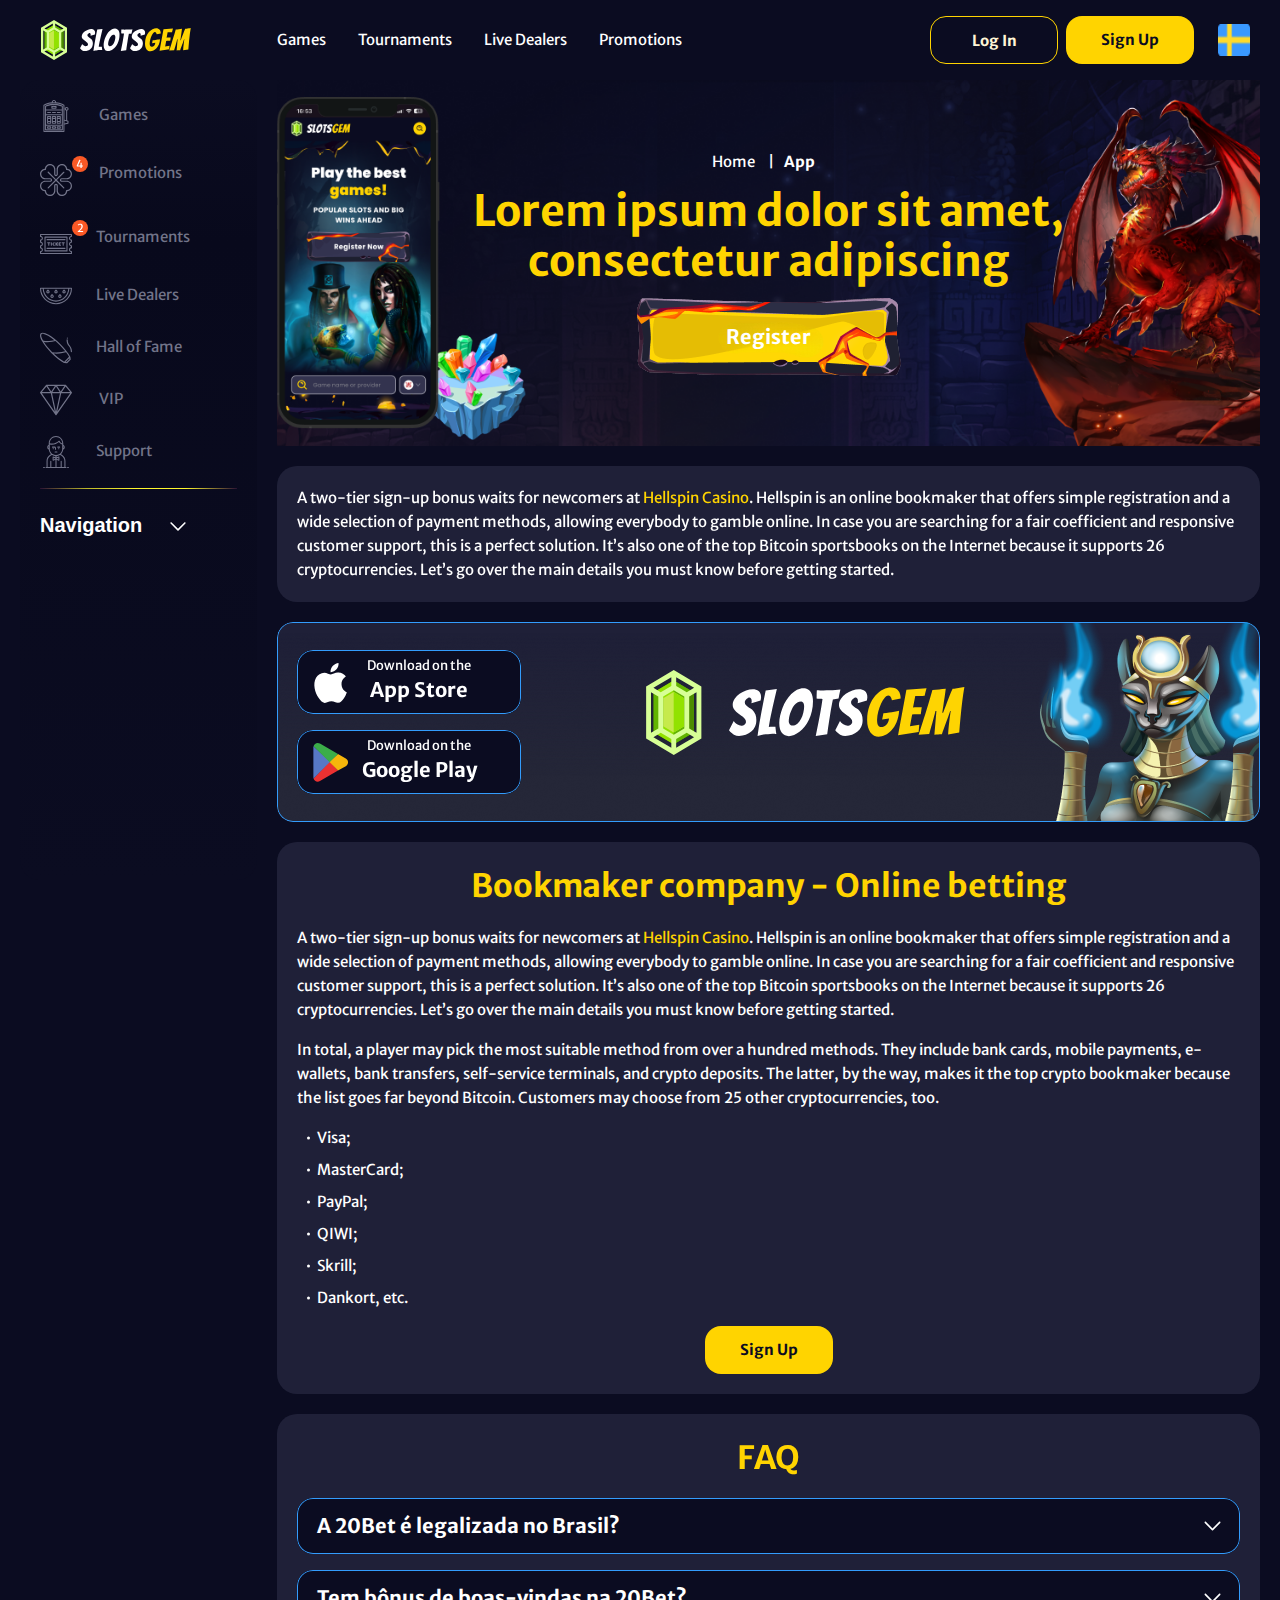
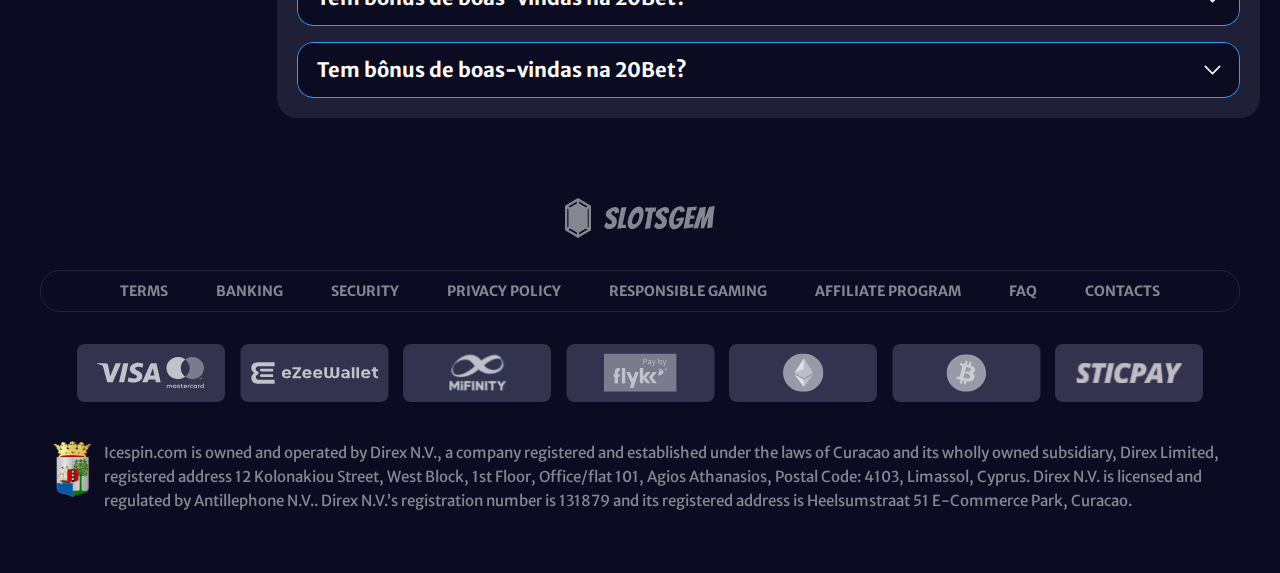
==== app.html @ 7634eeb7 "Верстка, стилизация и адаптация" ====
<!DOCTYPE html>
<html lang="se">
  <head>
    <meta charset="UTF-8" />
    <meta name="viewport" content="width=device-width, initial-scale=1.0" />
    <title>Lorem ipsum dolor sit amet, consectetur adipiscing</title>
    <meta
      name="description"
      content="Pierwszą kwestią, która przykuwa uwagę graczy, jest niesamowita prostota tego kasyna."
    />
    <meta property="og:site_name" content="Slotsgem Casino" />
    <meta
      property="og:title"
      content="Lorem ipsum dolor sit amet, consectetur adipiscing"
    />
    <meta property="og:type" content="website" />
    <meta property="og:url" content="http://slots-gem.se/" />
    <meta property="og:image" content />
    <meta property="og:image:alt" content />
    <meta property="og:locale" content="se" />
    <meta
      property="og:description"
      content="Pierwszą kwestią, która przykuwa uwagę graczy, jest niesamowita prostota tego kasyna."
    />
    <link rel="preconnect" href="https://fonts.googleapis.com" />
    <link rel="preconnect" href="https://fonts.gstatic.com" crossorigin />
    <link
      href="https://fonts.googleapis.com/css2?family=Merriweather+Sans:wght@300;400;500;600;700;800&display=swap"
      rel="stylesheet"
    />
    <link rel="stylesheet" href="./css/reset.css" />
    <link rel="stylesheet" href="./css/main.css" />
    <link rel="stylesheet" href="./css/media.css" />
    <link rel="icon" href="./images/Crystal.svg" type="image/x-icon" />
  </head>
  <body>
    <header class="header">
      <section class="content header__content">
        <a href="#" class="logo header__logo"
          ><img src="./images/logo.svg" alt="logo" title=""
        /></a>
        <button class="header__btn-menu">
          <svg
            width="16px"
            height="16px"
            viewBox="0 0 16 16"
            xmlns="http://www.w3.org/2000/svg"
          >
            <rect y="0" width="16" height="3" rx="1.5"></rect>
            <rect y="6.5" width="16" height="3" rx="1.5"></rect>
            <rect y="13" width="16" height="3" rx="1.5"></rect>
          </svg>
        </button>
        <nav class="menu header__menu">
          <ul class="header__menu-list">
            <li><a href="#">Games</a></li>
            <li><a href="#">Tournaments</a></li>
            <li><a href="#">Live dealers</a></li>
            <li><a href="#">Promotions</a></li>
          </ul>
          <div class="header__btn">
            <a
              href="#"
              class="header__button header__button-login header__btn-login"
              >Log in
            </a>
            <a
              href="#"
              class="header__button header__button-signin header__btn-signin"
              >Sign Up</a
            >
          </div>
        </nav>
        <a href="#" class="header__button header__button-login">Log in </a>
        <a href="#" class="header__button header__button-signin">Sign Up</a>

        <a class="header__country" href="#">
          <span><img src="./images/flag.png" alt="Sweden Flag" title /></span>
        </a>
      </section>
    </header>
    <main class="main">
      <aside class="sidebar-wrapper">
        <section class="content sidebar">
          <nav class="menu sidebar__menu">
            <ul>
              <li>
                <a href="#"
                  ><img src="./images/sidebar/games.svg" alt=" Games" title />
                  Games
                </a>
              </li>
              <li>
                <a href="#">
                  <img
                    src="./images/sidebar/promotions.svg"
                    alt="Promotions"
                    title
                  />
                  Promotions</a
                >
              </li>
              <li>
                <a href="#">
                  <img
                    src="./images/sidebar/tournaments.svg"
                    alt="Tournaments"
                    title
                  />Tournaments</a
                >
              </li>
              <li>
                <a href="#"
                  ><img
                    src="./images/sidebar/live.svg"
                    alt="Live Dealers"
                    title
                  />Live Dealers</a
                >
              </li>
              <li>
                <a href="#"
                  ><img
                    src="./images/sidebar/hall.svg"
                    alt="Hall of Fame"
                    title
                  />Hall of Fame</a
                >
              </li>
              <li>
                <a href="">
                  <img src="./images/sidebar/vip.svg" alt="vip" title /> VIP</a
                >
              </li>
              <li>
                <a href="">
                  <img
                    src="./images/sidebar/support.svg"
                    alt="Support"
                    title
                  />Support</a
                >
              </li>
            </ul>
          </nav>

          <button class="sidebar__links-button">Navigation</button>
          <div class="sidebar__links">
            <ul class="sidebar__links-list">
              <li><a href="#" title>Review of 22Bet</a></li>
              <li><a href="#" title>Registration</a></li>
              <li><a href="#" title>22Bet Betting Expert Reviews</a></li>
              <li><a href="#" title>Layouts and navigation</a></li>
              <li><a href="#" title>Sports betting</a></li>
              <li><a href="#" title>Sports offers</a></li>
              <li><a href="#" title>Live betting</a></li>
              <li><a href="#" title>Cash out</a></li>
              <li><a href="#" title>Live stream</a></li>
            </ul>
          </div>
        </section>
      </aside>

      <section class="content__wrapper">
        <section class="content hero hero__content">
          <div class="background hero__background hero__background-app">
            <img src="./images/app/bg-app.png" alt="hero" title />
          </div>

          <div class="hero__data">
            <ul
              class="breadcrumbs"
              itemscope
              itemtype="https://schema.org/BreadcrumbList"
            >
              <li
                itemprop="itemListElement"
                itemscope
                itemtype="https://schema.org/ListItem"
              >
                <a href="#" itemprop="item">
                  <span itemprop="name">Home</span></a
                >
                <meta itemprop="position" content="1" />
              </li>
              <li
                itemprop="itemListElement"
                itemscope
                itemtype="https://schema.org/ListItem"
              >
                <a itemprop="item"> <span itemprop="name">App</span></a>
                <meta itemprop="position" content="2" />
              </li>
            </ul>
            <h1 class="title general hero__title">
              Lorem ipsum dolor sit amet, consectetur adipiscing
            </h1>
            <a href="#" class="button-page hero__button">Register</a>
          </div>
        </section>
        <section class="content page-nav">
          <div class="page-nav-button sidebar__links-button">Navigation</div>
          <ul class="page-nav-list sidebar__links-list">
            <li><a href="#" title>Review of 22Bet</a></li>
            <li><a href="#" title>Registration</a></li>
            <li><a href="#" title>22Bet Betting Expert Reviews</a></li>
            <li><a href="#" title>Layouts and navigation</a></li>
            <li><a href="#" title>Sports betting</a></li>
            <li><a href="#" title>Sports offers</a></li>
            <li><a href="#" title>Live betting</a></li>
            <li><a href="#" title>Cash out</a></li>
            <li><a href="#" title>Live stream</a></li>
          </ul>
        </section>
        <section class="content article">
          <p>
            A two-tier sign-up bonus waits for newcomers at
            <a href="#" class="article__link">Hellspin Casino</a>. Hellspin is
            an online bookmaker that offers simple registration and a wide
            selection of payment methods, allowing everybody to gamble online.
            In case you are searching for a fair coefficient and responsive
            customer support, this is a perfect solution. It’s also one of the
            top Bitcoin sportsbooks on the Internet because it supports 26
            cryptocurrencies. Let’s go over the main details you must know
            before getting started.
          </p>
        </section>
        <section class="content banner banner__app">
          <div class="background banner__background-app">
            <img src="./images/app/banner-app.png" alt="banner" title />
          </div>
          <div class="banner banner__content-app">
            <div class="button__wrap-app">
              <a href="#" class="banner__btn banner__btn-app"
                >Download on the <span>App Store</span>
              </a>
              <a href="#" class="banner__btn banner__btn-google"
                >Download on the <span>Google Play</span></a
              >
            </div>
            <a href="#" class="logo banner__logo"
              ><img src="./images/app/banner__logo.svg" alt="logo" title=""
            /></a>
          </div>
        </section>
        <section class="content article">
          <h2 class="article__title high title">
            Bookmaker company - Online betting
          </h2>
          <p>
            A two-tier sign-up bonus waits for newcomers at
            <a href="#" class="article__link">Hellspin Casino</a>. Hellspin is
            an online bookmaker that offers simple registration and a wide
            selection of payment methods, allowing everybody to gamble online.
            In case you are searching for a fair coefficient and responsive
            customer support, this is a perfect solution. It’s also one of the
            top Bitcoin sportsbooks on the Internet because it supports 26
            cryptocurrencies. Let’s go over the main details you must know
            before getting started.
          </p>
          <p>
            In total, a player may pick the most suitable method from over a
            hundred methods. They include bank cards, mobile payments,
            e-wallets, bank transfers, self-service terminals, and crypto
            deposits. The latter, by the way, makes it the top crypto bookmaker
            because the list goes far beyond Bitcoin. Customers may choose from
            25 other cryptocurrencies, too.
          </p>
          <ul class="article__list">
            <li>Visa;</li>
            <li>MasterCard;</li>
            <li>PayPal;</li>
            <li>QIWI;</li>
            <li>Skrill;</li>
            <li>Dankort, etc.</li>
          </ul>
          <a href="#" class="header__button article__button">Sign Up</a>
        </section>
        <section class="content faq">
          <h2 class="title high faq__title">FAQ</h2>
          <ul class="faq__list" itemscope itemtype="https://schema.org/FAQPage">
            <li
              class="faq__item"
              itemscope
              itemprop="mainEntity"
              itemtype="https://schema.org/Question"
            >
              <h3
                class="title medium faq__subtitle js-button-expander"
                itemprop="name"
              >
                A 20Bet é legalizada no Brasil?
              </h3>
              <div
                class="faq__answer js-expand-content"
                itemscope
                itemprop="acceptedAnswer"
                itemtype="https://schema.org/Answer"
              >
                <p itemprop="text">
                  Sim, disponível para sistemas operacionais iOS e Android.
                </p>
              </div>
            </li>
            <li
              class="faq__item"
              itemscope
              itemprop="mainEntity"
              itemtype="https://schema.org/Question"
            >
              <h3
                class="title medium faq__subtitle js-button-expander"
                itemprop="name"
              >
                Tem bônus de boas-vindas na 20Bet?
              </h3>
              <div
                class="faq__answer js-expand-content"
                itemscope
                itemprop="acceptedAnswer"
                itemtype="https://schema.org/Answer"
              >
                <p itemprop="text">
                  Sim, disponível para sistemas operacionais iOS e Android.
                </p>
              </div>
            </li>
            <li
              class="faq__item"
              itemscope
              itemprop="mainEntity"
              itemtype="https://schema.org/Question"
            >
              <h3
                class="title medium faq__subtitle js-button-expander"
                itemprop="name"
              >
                Tem bônus de boas-vindas na 20Bet?
              </h3>
              <div
                class="faq__answer js-expand-content"
                itemscope
                itemprop="acceptedAnswer"
                itemtype="https://schema.org/Answer"
              >
                <p itemprop="text">
                  Sim, disponível para sistemas operacionais iOS e Android.
                </p>
              </div>
            </li>
          </ul>
        </section>
      </section>
    </main>
    <footer class="footer">
      <section class="content footer__content">
        <a href="#" class="logo footer__logo"
          ><img src="./images/footer-logo.svg" alt="logo" title
        /></a>
        <ul class="footer__menu">
          <li><a href="#">TERMS</a></li>
          <li><a href="#">BANKING</a></li>
          <li><a href="#">SECURITY</a></li>
          <li><a href="#">PRIVACY POLICY</a></li>
          <li><a href="#">RESPONSIBLE GAMING</a></li>
          <li><a href="#">AFFILIATE PROGRAM</a></li>
          <li><a href="#">FAQ</a></li>
          <li><a href="#">CONTACTS</a></li>
        </ul>
        <ul class="footer__cards">
          <li>
            <a href="#"><img src="./images/visa.svg" alt="cards" title /></a>
          </li>
          <li>
            <a href="#"><img src="./images/ezee.svg" alt="cards" title /></a>
          </li>
          <li>
            <a href="#"
              ><img src="./images/mifinity.svg" alt="cards" title
            /></a>
          </li>
          <li>
            <a href="#"><img src="./images/flyk.svg" alt="cards" title /></a>
          </li>
          <li>
            <a href="#"><img src="./images/Frame.svg" alt="cards" title /></a>
          </li>
          <li>
            <a href="#"><img src="./images/bitcoin.svg" alt="cards" title /></a>
          </li>
          <li>
            <a href="#"><img src="./images/sticpay.svg" alt="cards" title /></a>
          </li>
        </ul>
        <div class="footer__wrap">
          <img src="./images/footer-frame.svg" alt="logo" title />
          <p>
            Icespin.com is owned and operated by Direx N.V., a company
            registered and established under the laws of Curacao and its wholly
            owned subsidiary, Direx Limited, registered address 12 Kolonakiou
            Street, West Block, 1st Floor, Office/flat 101, Agios Athanasios,
            Postal Code: 4103, Limassol, Cyprus. Direx N.V. is licensed and
            regulated by Antillephone N.V.. Direx N.V.’s registration number is
            131879 and its registered address is Heelsumstraat 51 E-Commerce
            Park, Curacao.
          </p>
        </div>
      </section>
    </footer>
    <script src="./js/sidebar.js" defer></script>
    <script src="./js/expander.js" defer></script>
    <script src="./js/mobile-menu.js" defer></script>
  </body>
</html>
---- css/main.css ----
html {
  scroll-behavior: smooth;
}

body {
  display: block;
  position: relative;
  width: 100%;
  background: #0b0c21;
  font-family: "Merriweather Sans", serif;
  font-size: 15px;
  font-weight: 400;
  line-height: 24px;
  text-align: left;
  color: #ffffff;
  overflow-x: hidden;
}

.content {
  display: block;
  position: relative;
  width: 100%;
  max-width: 1163px;
  overflow: hidden;
  border-radius: 20px;
  background: #1f2038;
  padding: 20px;
  margin: 0 auto 20px auto;
}

h1,
h2,
h3,
h4,
.title {
  display: block;
  position: relative;
  font-size: 43px;
  font-weight: 700;
  line-height: 50px;
  text-align: center;
  color: #ffd400;
}

h2,
.title.high {
  display: flex;
  justify-content: center;
  align-items: center;
  font-size: 32px;
  line-height: 48px;
  font-weight: 700;
  text-align: center;
  margin-bottom: 16px;
}

h3,
title.medium {
  font-size: 20px;
  font-weight: 700;
  line-height: 32px;
  text-align: left;
  color: #ffffff;
}
h4,
title.mini {
  font-size: 28px;
  font-weight: 700;
  line-height: 32px;
  text-align: center;
  color: #ffd400;
}

article > *,
.article > *,
.desk > * {
  margin-top: 16px;
}

article > *:first-child,
.article > *:first-child,
.desk > *:first-child {
  margin-top: 0 !important;
}

article > h2,
.article > h2,
.desk > h2 {
  margin-top: 32px;
}

article > h3,
.article > h3,
.desk > h3 {
  margin-top: 16px;
}
article > h4,
.article > h4,
.desk > h4 {
  margin-top: 16px;
}

.button,
.button-page {
  position: relative;
  width: 264px;
  height: 78px;
  background: url(../images/button-register.svg) no-repeat center center /
    contain;
  overflow: hidden;
  font-size: 20px;
  font-weight: 700;
  line-height: 24px;
  text-align: center;
  text-decoration: none;
  text-transform: capitalize;
  color: #ffffff;
  white-space: nowrap;
  cursor: pointer;
  margin: 0 auto;
  transition: all 0.5s;
}

.button-page {
  background: url(../images/button-page.png) no-repeat center center / contain;
}
a.button,
a.button-page {
  display: flex;
  justify-content: center;
  align-items: center;
}

.button:hover,
a.button-page:hover {
  transform: scale(1.1);
}

.header__button {
  position: relative;
  min-width: 128px;
  height: 48px;
  font-size: 15px;
  font-weight: 700;
  line-height: 24px;
  text-align: center;
  text-decoration: none;
  text-transform: capitalize;
  border-radius: 16px;
  white-space: nowrap;
  cursor: pointer;
  padding: 12px 24px;
  margin: 0 auto;
  transition: all 0.5s;
}

.header__button-signin,
.article__button,
.ratings__button,
.banner__button {
  background: #ffd400;
  color: #0b0c21;
  margin-right: 24px;
  margin-left: 0;
}

.header__button-signin:hover,
.article__button:hover,
.ratings__button:hover,
.banner__button:hover {
  background: none;
  border: 1px solid #ffd400;
  color: #fff5d6;
}

.header__button-login {
  background: none;
  border: 1px solid #ffd400;
  color: #fff5d6;
  margin-left: auto;
  margin-right: 8px;
}

.header__button-login:hover {
  background: #ffd400;
  color: #0b0c21;
}

.header,
.main,
.footer {
  display: flex;
  position: relative;
  justify-content: space-between;
  align-items: center;
  width: 100%;
  max-width: 1440px;
  padding: 20px;
  margin: 0 auto;
}

.background,
.hero__background {
  display: block;
  position: absolute;
  bottom: 0;
  left: 0;
  height: 100%;
  width: 100%;
  overflow: hidden;
}

.background img,
.hero__background img {
  position: relative;
  display: block;
  width: 100%;
  height: 100%;
  object-fit: cover;
}
.images img {
  border-radius: 16px;
  width: 100%;
  height: 100%;
  overflow: hidden;
}

/* -------------------HEADER---------------- */

.header {
  position: fixed;
  top: 0;
  left: 0;
  right: 0;
  background: #0b0c21;
  padding: 0;
  z-index: 100;
}

.header__content {
  display: flex;
  align-items: center;
  flex-direction: row;
  max-width: 1440px;
  max-height: 80px;
  border-radius: 0;
  background: #0b0c21;
  padding: 20px;
  margin-bottom: 0;
}

.logo {
  display: block;
  position: relative;
  flex: 0 0 152px;
  margin-right: 85px;
  padding: 20px 0;
  transition: all 0.5s;
}

.header__logo {
  margin-left: 20px;
}

.logo:hover {
  transform: scale(1.2);
}

.logo img {
  display: block;
  position: relative;
  width: auto;
  max-height: 40px;
}

.header__menu {
  display: flex;
  white-space: nowrap;
  max-height: calc(100vh - 80px);
  overflow-y: auto;
}

.header__menu-list {
  display: flex;
  flex: 1 1 auto;
  flex-direction: row;
  justify-content: center;
  align-items: center;
  white-space: nowrap;
  gap: 32px;
}

.header__menu-list li {
  display: block;
  text-align: left;
  text-transform: capitalize;
  transition: all 0.5s;
}

.header__menu-list li a {
  display: block;
  color: #ffffff;
  padding: 20px 0;
}

.header__menu li a:hover {
  color: #ffd400;
}
.header__country {
  margin-right: 10px;
}

.header__country span {
  display: inline-block;
}

.header__country img {
  width: 32px;
  height: 32px;
  vertical-align: middle;
}

.header__btn {
  display: none;
}
/* -------------- header__btn-menu-----------*/

.header__btn-menu {
  display: block;
  flex: 0 1 auto;
  min-width: 0;
  background: #0b0c21;
  border: 1px solid #ffd400;
  padding: 12px;
  order: 3;
  transition: all 0.5s;
}

svg {
  position: relative;
  fill: #ffd400;
  line-height: 1;
  vertical-align: 1;
}

.header__btn-menu {
  display: none;
}

/* -------------main------------- */
.main {
  padding-top: 80px;
  padding-bottom: 0;
}

.content__wrapper {
  display: block;
  position: relative;
  flex: 1 1 100%;
  margin-left: 20px;
}

/* -------------sidebar--------- */

.sidebar-wrapper {
  display: block;
  position: relative;
  align-self: stretch;
  flex: 0 0 237px;
}
.sidebar {
  position: sticky;
  top: 80px;
  bottom: 20px;
  background: linear-gradient(180deg, #0b0c21 0%, #08091c 20.16%, #0b0c21 100%);
  padding: 20px;
  overflow: auto;
  height: calc(100vh - 100px);
}

.sidebar::-webkit-scrollbar {
  display: none;
}

.sidebar__menu ul li a {
  display: block;
  position: relative;
  color: #727489;
  transition: all 0.5s;
}

.sidebar__menu ul li a:hover {
  color: #ffd400;
}
.sidebar__menu ul li + li {
  margin-top: 20px;
}
.sidebar__menu li a img {
  min-width: 32px;
  min-height: 32px;
  margin: auto;
  margin-right: 24px;
  vertical-align: middle;
}

.sidebar__menu li:nth-child(2) a img,
.sidebar__menu li:nth-child(3) a img {
  margin-right: 8px;
}

.sidebar__menu ul::after {
  content: "";
  display: block;
  position: relative;
  height: 1px;
  width: 100%;

  background: linear-gradient(
    90deg,
    #2b1234 0%,
    rgba(255, 247, 46, 0.733333) 24.02%,
    #fff72e 48.91%,
    #fff72e 73.97%,
    #2b1234 100%,
    #292526 100%
  );
  margin: 20px 0;
}

.sidebar__links-button {
  position: relative;
  font-size: 20px;
  font-weight: 700;
  color: #ffffff;
  text-align: left;
  line-height: 32px;
  background: none;
  white-space: normal;
  padding-right: 48px;
  margin-bottom: 10px;
  transition: all 0.5s;
}

.sidebar__links-button::after {
  content: "";
  display: block;
  position: absolute;
  right: 0;
  top: 5px;
  width: 24px;
  height: 24px;
  background: url(../images/ArrowDown-fag.svg) no-repeat center center / contain;
  transition: all 0.5s;
}

.sidebar__links-button.active::after {
  background: url(../images/ArrowDown-fag.svg) no-repeat center center / contain;
  transition: all 0.5s;
  transform: rotate(180deg);
}

.sidebar__links-list li a {
  display: block;
  color: #727489;
  transition: all 0.5s;
  text-decoration: underline;
}

.sidebar__links-list.active {
  display: block;
}

.sidebar__links-list li a:hover {
  color: #ffd400;
}

.sidebar__links-list li + li {
  padding-top: 12px;
}

.page-nav-button {
  margin-bottom: 0;
  cursor: pointer;
}

.sidebar__links-list,
.page-nav-list {
  overflow: hidden;
  max-height: 0;
  transition: max-height 0.5s ease;
}

.sidebar__links-list.active,
.page-nav-list.active {
  display: block;
  max-height: 1000px;
}

.page-nav-list.active {
  margin-top: 20px;
}

.page-nav {
  display: none;
}

/* -----------hero------ */

.hero {
  padding: 0;
  border-radius: 0;
  padding: 70px 246px;
  height: 430px;
  height: 100%;
}

.hero__data {
  display: flex;
  flex-direction: column;
  justify-content: center;
  align-items: center;
  position: relative;
  max-width: 690px;
}

.hero__title {
  text-align: center;
  margin-bottom: 12px;
}

.hero__rating {
  display: flex;
  align-items: center;
  margin-bottom: 12px;
}

.hero__rating p {
  margin-right: 16px;
}
.hero__rating span {
  display: flex;
  align-items: center;
  gap: 4px;
}

.hero__rating span:nth-child(1) {
  font-weight: 700;
  font-size: 20px;
  line-height: 32px;
}

.hero__text {
  margin-bottom: 32px;
  text-align: center;
}

/* -------------article--------------- */

.article .article__subtitle {
  justify-content: start;
  font-size: 20px;
  line-height: 32px;
  color: #ffffff;
  padding: 0;
  margin: 16px 0 0 0;
}

.article__button,
.ratings__button {
  display: block;
  width: 128px;
  margin-top: 16px;
  margin-right: auto;
  margin-left: auto;
}

.article ul li {
  position: relative;
  padding-left: 20px;
}

.article ul li::before {
  content: "";
  position: absolute;
  display: block;
  width: 3px;
  height: 3px;
  border-radius: 50%;
  top: 50%;
  transform: translateY(-50%);
  left: 10px;
  background: #ffffff;
}

/* ---------features---------------- */
.features {
  display: flex;
  width: 100%;
  margin-bottom: 20px;
}

.features__wrapp {
  position: relative;
  display: flex;
  overflow: hidden;
  margin-left: 20px;
}

.features__banner {
  position: relative;
  top: 0;
  left: 0;
  align-items: center;
  flex-direction: column;
}

.features-banner__background {
  position: relative;
  height: 100%;
}

.features-banner__background img {
  width: 100%;
  height: 100%;
  border-radius: 12px;
  background-size: cover;
  background-position: center;
  object-fit: cover;
}

.features-banner__data {
  display: flex;
  position: absolute;
  justify-content: center;
  align-items: center;
  flex-direction: column;
  top: 50%;
  left: 50%;
  max-width: 453px;
  max-height: 294px;
  text-align: center;
  transform: translate(-50%, -50%);
  border-radius: 16px;
  padding: 40px 38.5px;
}

.features-banner__background::before,
.banner__content::before,
.banner__app::before,
.banner__btn::before,
.faq__subtitle::before {
  content: "";
  position: absolute;
  top: 0;
  left: 0;
  right: 0;
  bottom: 0;
  border-radius: 16px;
  padding: 1px;
  background: linear-gradient(100deg, #339cfc 100%, #ffffff 15%);
  -webkit-mask: linear-gradient(#fff 0 0) content-box, linear-gradient(#fff 0 0);
  -webkit-mask-composite: destination-out;
  mask-composite: exclude;
  z-index: 1;
}
.features-banner__background::before {
  padding: 2px;
}

.features__table tr:nth-child(odd) {
  border: 1px solid #339cfc80;
}

.features-banner__title {
  font-size: 32px;
  font-weight: 700;
  line-height: 48px;
  margin-bottom: 40px;
  color: #ffd400;
  white-space: nowrap;
}

.features-banner__title span {
  font-size: 20px;
  font-weight: 700;
  line-height: 32px;
  color: #ffffff;
  margin-bottom: 40px;
}

.features-banner__button {
  margin-left: 0;
  margin-right: 0;
}

.content__wrapp {
  width: calc(50% - 10px);
  background: #1f2038;
  border-radius: 16px;
  padding: 20px;
}

.features__item {
  margin-top: 20px;
}

.features__list li,
.rating__table tr {
  display: flex;
  flex-direction: row;
  position: relative;
  border-radius: 16px;
  padding: 12px 20px;
}

.features__table td:nth-child(1) {
  font-weight: 700;
}

.features__table::after {
  width: 103.5px;
  height: 1px;
  content: "";
  display: block;
  position: relative;
  left: 50%;
  transform: translateX(-50%);
  margin: 20px 0;
  background: linear-gradient(
    90deg,
    #2b1234 0%,
    rgba(255, 247, 46, 0.733333) 24.02%,
    #fff72e 48.91%,
    #fff72e 73.97%,
    #2b1234 100%,
    #292526 100%
  );
}

.features__list li + li,
.rating__table tr + tr {
  margin-top: 8px;
}
.features__list li::before {
  content: "";
  display: block;
  position: relative;
  width: 22px;
  height: 24px;
  background: url(../images/main/huge.svg) no-repeat center center/contain;
  vertical-align: middle;
  margin-right: 20px;
}

.features__list li:nth-child(2):before {
  background: url(../images/main/wide.svg) no-repeat center center/contain;
}
.features__list li:nth-child(3):before {
  background: url(../images/main/casino.svg) no-repeat center center/contain;
}
.features__list li:nth-child(4):before {
  background: url(../images/main/generous.svg) no-repeat center center/contain;
}
.features__list li:nth-child(5):before {
  background: url(../images/main/mobile.svg) no-repeat center center/contain;
}
.features__list li:nth-child(4):before {
  background: url(../images/main/largest.svg) no-repeat center center/contain;
}

.features__list li:nth-child(odd),
.features__table tr:nth-child(odd),
.rating__table tr:nth-child(even) {
  background: none;
  overflow: hidden;
}
.features__list li:nth-child(odd)::after,
.rating__table tr:nth-child(even)::after {
  content: "";
  position: absolute;
  top: 0;
  left: 0;
  right: 0;
  bottom: 0;
  padding: 1px;
  border-radius: 16px;
  background: linear-gradient(
    180deg,
    #339cfc 0%,
    rgba(255, 255, 255, 0.15) 100%
  );
  -webkit-mask: linear-gradient(#fff 0 0) content-box, linear-gradient(#fff 0 0);
  mask: linear-gradient(#fff 0 0) content-box, linear-gradient(#fff 0 0);
  -webkit-mask-composite: destination-out;
}

.features__list li:nth-child(even),
.features__table tr:nth-child(even),
.rating__table tr:nth-child(odd) {
  position: relative;
  background: #0b1847;
  overflow: hidden;
}

.features__list li:nth-child(even)::after,
.features__table tr:nth-child(even)::after,
.rating__table tr:nth-child(odd)::after {
  content: "";
  position: absolute;
  top: 0;
  left: 0;
  right: 0;
  bottom: 0;
  padding: 1px;
  border-radius: 16px;
  background: linear-gradient(
    180deg,
    #339cfc 0%,
    rgba(255, 255, 255, 0.15) 100%
  );
  -webkit-mask: linear-gradient(#fff 0 0) content-box, linear-gradient(#fff 0 0);
  mask: linear-gradient(#fff 0 0) content-box, linear-gradient(#fff 0 0);
  -webkit-mask-composite: destination-out;
}

.features__table table {
  width: 100%;
}

.features__table tr {
  display: flex;
  align-items: center;
  border-radius: 16px;
  padding: 12px 20px;
  margin-top: 8px;
  overflow: hidden;
}

.features__table tr:first-child {
  margin-top: 0;
}
.features__table td {
  width: 50%;
  white-space: nowrap;
}
/* ------------ratings------------------- */
.ratings__wrap {
  display: flex;
}

.rating__table {
  display: flex;
  gap: 20px;
}

.rating__table table {
  width: 50%;
}

.rating__table table {
  display: flex;
}

.rating__table tbody {
  width: 100%;
}

.ratings__button {
  margin-top: 16px;
}

.rating__table tr {
  display: flex;
  justify-content: space-between;
  align-items: center;
  white-space: nowrap;
}

.table tr td:nth-child(1) {
  flex: 0 0 143px;
}
.table tr td:nth-child(3) {
  flex: 0 1 40px;
}
.table tr td:nth-child(2) {
  display: flex;
}

.ratings {
  padding: 20px;
}
/* --------faq------------- */

.faq__subtitle {
  position: relative;
  font-weight: 700;
  font-size: 20px;
  line-height: 32px;
  text-align: left;
  background: #0b0c21;
  border-radius: 16px;
  color: #ffffff;
  cursor: pointer;
  padding: 12px 60px 12px 20px;
}

.faq__list li + li {
  margin-top: 16px;
}

.faq__subtitle::after {
  content: "";
  display: block;
  position: absolute;
  top: 50%;
  transform: translateY(-50%);
  right: 16px;
  width: 24px;
  height: 24px;
  background: url(../images/ArrowDown-fag.svg);
  transition: all 0.5s;
}

.faq__subtitle.active::after {
  background: url(../images/ArrowUp-fag.svg);
  transition: all 0.5s;
}

.faq__subtitle.active {
  background: #ffd400;
  color: #0b0c21;
  transition: all 0.5s;
}

.faq__subtitle.active::before {
  display: none;
}

.faq__answer {
  padding: 16px 20px 0 20px;
}

.js-expand-content {
  display: none;
  overflow: hidden;
  transition: max-height 0.3s ease;
}
/* ---------main__arrow------ */
.main__arrow {
  display: block;
  position: fixed;
  width: 42px;
  height: 42px;
  right: 20px;
  bottom: 20px;
  background: url(../images/ArrowUp.svg) no-repeat center center / contain;
  z-index: 100;
}

/* -------footer------------ */
.footer {
  margin-top: 20px;
}

.footer__content {
  display: flex;
  flex-direction: column;
  align-items: center;
  background: none;
  max-width: 1440px;
  gap: 32px;
}

.footer__logo {
  display: flex;
  max-height: 40px;
  padding: 0;
  margin: 0 auto;
  flex: 0;
}

.footer__logo img {
  display: block;
}
.footer__menu {
  display: flex;
  flex-wrap: wrap;
  gap: 16px;
  align-items: center;
  align-content: center;
  justify-content: center;
  border-radius: 20px;
  border: 1px solid #ffffff1a;
  padding: 4px 32px;
}

.footer__menu li a {
  display: block;
  font-size: 14px;
  font-weight: 700;
  color: #ffffff80;
  padding: 4px 16px;
  transition: all 0.5s ease;
}

.footer__menu li a:hover {
  border-radius: 20px;
  background: #ffd400;
  color: #13151b;
  padding: 4px 16px;
}

.footer__cards {
  display: flex;
  flex-wrap: wrap;
  justify-content: center;
  gap: 14.5px;
}
.footer__cards li a {
  display: block;
}

.footer__cards li {
  transition: all 0.5s;
}

.footer__cards li:hover {
  transform: scale(1.1);
}

.footer__cards img {
  width: 100%;
  height: auto;
}

.footer__wrap {
  display: flex;
  justify-content: space-between;
  align-items: flex-start;
}
.footer__wrap img {
  display: block;
  width: 64px;
  height: 56px;
}

.footer__wrap p {
  color: #ffffff80;
}

/* --------------bonus-page--------------- */
.breadcrumbs {
  display: flex;
  text-align: center;
  justify-content: center;
  margin-bottom: 12px;
  white-space: nowrap;
}

.breadcrumbs li:not(:last-child) a {
  padding-left: 0;
}

.breadcrumbs li a {
  font-weight: 400;
  color: #ffffff;
  padding: 10px;
}

.breadcrumbs li:first-child a:hover {
  color: #ffd400;
}

.breadcrumbs li:last-child a {
  font-weight: 700;
}

.breadcrumbs > li:not(:last-child):after {
  content: "|";
  position: relative;
}

.hero__title-bonus {
  margin-bottom: 32px;
}

.article__link {
  color: #ffd400;
}

.banner__bonus {
  display: flex;
  gap: 20px;
  background: none;
  flex-direction: row;
  flex-wrap: wrap;
  padding: 0;
}

.banner__bonus,
.banner__app {
  position: relative;
  border-radius: 16px;
}

.banner__data-bonus {
  position: relative;
  display: flex;
  flex-direction: column;
  align-items: center;
  margin-top: 32px;
}

.banner__background {
  display: block;
  position: absolute;
  top: 0;
}

.banner__background img {
  display: block;
}

.banner .banner__title {
  color: #ffd400;
  margin-bottom: 0;
}

.banner__button {
  width: 140px;
  margin-top: 32px;
  margin-right: 0;
}

.article__list li + li {
  margin-top: 8px;
}

.banner__content {
  position: relative;
  display: flex;
  flex-direction: column;
  justify-content: flex-end;
  height: 514px;
  align-items: center;
  flex: 0 0 calc(50% - 10px);
  background: #1f2038;
  padding: 32px 20px;
  overflow: hidden;
  border-radius: 16px;
}

/* --------------------app-page------------- */
.banner__app {
  display: flex;
  align-items: center;
  min-height: 200px;
  padding: 20px;
}
.banner__logo {
  width: 323px;
  flex: 0 0 323px;
  margin-left: 123px;
  margin-right: 0;
}

.banner__logo img {
  max-height: 85px;
}

.banner__content-app {
  display: flex;
}
.banner__btn {
  display: flex;
  flex-direction: column;
  position: relative;
  min-width: 224px;
  height: 64px;
  font-size: 13px;
  font-weight: 400;
  line-height: 16px;
  text-align: center;
  text-decoration: none;
  border-radius: 16px;
  background: #0b0c21;
  color: #ffffff;
  white-space: nowrap;
  cursor: pointer;
  padding: 8px 16px 8px 36px;
  margin: 0 auto;
  transition: all 0.3s ease;
  overflow: hidden;
}

.banner__btn:hover {
  background: #ffd400;
}

.banner__btn span {
  font-size: 20px;
  font-weight: 700;
  line-height: 32px;
}

.button__wrap-app {
  display: flex;
  flex-direction: column;
  gap: 16px;
}

.banner__btn-app::after,
.banner__btn-google::after {
  content: "";
  position: absolute;
  left: 10px;
  top: 50%;
  transform: translateY(-50%);
  width: 48px;
  height: 48px;
  background: url(../images/app/App.svg) no-repeat center center / contain;
}

.banner__btn-google::after {
  background: url(../images/app/Google.svg) no-repeat center center / contain;
}
---- css/media.css ----
@media screen and (max-width: 1386px) {
  .ratings__button {
    margin-top: 16px;
  }
}

@media screen and (max-width: 1379px) {
  .hero {
    padding: 70px 150px;
  }
}

@media screen and (max-width: 1338px) {
  .hero__background img {
    object-position: 95%;
    object-position: 100%;
  }
}

@media screen and (max-width: 1292px) {
  .features {
    flex-direction: column;
  }

  .content__wrapp {
    width: 100%;
    margin-bottom: 20px;
  }
  .features__wrapp {
    margin-left: 0;
    border-radius: 16px;
  }

  .features-banner__background {
    width: 100%;
    max-height: 571px;
  }

  .rating__table {
    flex-direction: column;
    gap: 8px;
  }

  .rating__table table {
    width: 100%;
  }
}

@media screen and (max-width: 1233px) {
  .hero__data {
    background: rgba(0, 0, 0, 0.5);
    border-radius: 8px;
    border: 1px solid #ffd400;
    padding: 10px;
  }

  .hero {
    padding: 60px 20px;
  }
}

@media screen and (max-width: 1183px) {
  .ratings__wrap {
    flex-direction: column;
    align-items: center;
  }
  .rating__table,
  .ratings__img {
    width: 100%;
  }
  .ratings__img img {
    top: 0;
    margin-left: auto;
    margin-right: auto;
  }
}

@media screen and (max-width: 1053px) {
  /* -------------------------- */
  .header__menu {
    display: none;
  }
  .header__btn-menu {
    display: block;
    background: #0b0c21;
    border: 1px solid #ffd400;

    border-radius: 8px;
  }
  .header__btn-menu.active {
    background: #0b0c21;
  }

  .header__btn-menu svg {
    display: block;
    margin: 0;
  }
  .header__btn-menu svg rect {
    transform-origin: 50% 50%;
    transition: all 0.5s;
  }

  .header__btn-menu.active svg rect:nth-child(1) {
    x: -2px;
    y: 6px;
    width: 20px;
    transform: rotate(225deg);
  }

  .header__btn-menu.active svg rect:nth-child(3) {
    opacity: 0;
  }

  .header__btn-menu.active svg rect:nth-child(2) {
    x: -2px;
    y: 6px;
    width: 20px;
    transform: rotate(135deg);
  }

  .header__menu {
    display: none;
    position: fixed;
    top: 67px;
    left: 0;
    width: 100%;
    height: 0;
    overflow: hidden;
    background: #0b0c21;
    text-align: center;
    opacity: 0;
    padding: 20px 50px;
    transition: height 0.5s ease, opacity 0.5s ease;
    z-index: 100;
    overflow-y: auto;
  }

  .header__menu.active {
    display: block;
    height: 100vh;
    opacity: 1;
  }
  .header {
    z-index: 101;
  }
  .header__menu ul {
    display: flex;
    flex-direction: column;
    justify-content: center;
    text-align: center;
    margin-bottom: 16px;
  }
  .header__menu ul li {
    font-size: 14px;
    white-space: nowrap;
  }

  .header__menu-list li + li {
    margin-left: 0;
  }

  .header__menu ul li + li {
    margin-top: 10px;
  }
  .menu ul {
    gap: 5px;
  }

  .menu ul li:not(:last-child) {
    margin-right: 0;
  }

  .menu ul li a {
    padding-top: 5px;
    padding-bottom: 5px;
  }

  .header__btn {
    display: inline-block;
  }

  .header__btn a.header__btn-login,
  .header__btn a.header__btn-signin {
    display: block;
    min-width: 220px;
    margin-right: 0;
    padding-left: 20px;
    padding-right: 20px;
  }
  .header__btn a.header__btn-signin {
    margin-top: 16px;
  }

  /* ----------------------- */
}

@media screen and (max-width: 1017px) {
  .sidebar {
    display: none;
  }
  .page-nav {
    display: block;
  }
  .main {
    display: block;
  }
  .content__wrapper {
    margin-left: 0;
  }
  .header__logo {
    margin-right: auto;
  }
}
@media screen and (max-width: 723px) {
  .hero {
    padding: 40px 20px;
  }
}

@media screen and (max-width: 691px) {
  .hero {
    padding: 20px;
  }
}

@media screen and (max-width: 595px) {
  .header__button-login {
    display: none;
  }
  .hero__background img {
    object-position: 1%;
  }
}

@media screen and (max-width: 577px) {
  .table tr td:nth-child(3) {
    display: none;
  }

  .table tr td:nth-child(2) img {
    width: 20px;
    height: 20px;
  }

  .footer__cards li {
    flex: 1 1 calc(33.333% - 16px);
    max-width: calc(33.333% - 16px);
  }
}

@media screen and (max-width: 536px) {
  .features-banner__data {
    max-width: 400px;
  }

  .features-banner__title {
    font-size: 28px;
    line-height: 40px;
  }

  .features-banner__title span {
    font-size: 18px;
  }
  .features__table td:nth-child(1) {
    width: 45%;
  }
  .features__table td:nth-child(2) {
    width: 55%;
  }
}

@media screen and (max-width: 518px) {
  .footer__menu {
    gap: 10px;
    padding: 10px;
  }
}

@media screen and (max-width: 478px) {
  .features-banner__data {
    max-width: 350px;
    padding: 16px;
  }

  .features-banner__title {
    font-size: 22px;
    line-height: 32px;
  }

  .features-banner__title span {
    font-size: 14px;
  }

  .features__button {
    width: 220px;
  }

  .footer__wrap {
    flex-direction: column;
    align-items: center;
  }

  .footer__wrap img {
    margin-bottom: 16px;
  }

  .footer__wrap p {
    text-align: center;
  }

  .footer__cards li {
    flex: 1 1 calc(50% - 16px);
    max-width: calc(50% - 16px);
  }
}

@media screen and (max-width: 463px) {
  .header__button-signin {
    display: none;
  }

  .features__table td:nth-child(1) {
    font-weight: 400;
    font-size: 13px;
    width: 50%;
  }
  .features__table td:nth-child(2) {
    width: 50%;
    font-size: 12px;
  }
}

@media screen and (max-width: 457px) {
  .table tr td:nth-child(2) img {
    width: 18px;
    height: 18px;
  }

  .faq__subtitle::after {
    top: 12px;
    transform: none;
  }

  .faq__subtitle {
    font-size: 18px;
  }
}

@media screen and (max-width: 455px) {
  .table tr td:nth-child(2) img {
    width: 16px;
    height: 16px;
  }

  .hero__title {
    font-size: 36px;
    line-height: 40px;
  }

  .hero__button {
    width: 220px;
  }

  .hero__text {
    margin-bottom: 16px;
  }

  h2,
  .title.high {
    font-size: 28px;
    line-height: 40px;
  }
}

@media screen and (max-width: 414px) {
  .table tr td:nth-child(2) img {
    display: none;
  }

  .table tr td:nth-child(3) {
    display: block;
  }

  .features__table td:nth-child(1) {
    font-size: 12px;
  }
  .features__table td:nth-child(2) {
    font-size: 11px;
    padding-left: 5px;
  }
  .features__table td {
    white-space: normal;
  }
}

@media screen and (max-width: 391px) {
  .hero__title {
    font-size: 32px;
  }

  .hero__data {
    padding: 10px;
  }
}

@media screen and (max-width: 376px) {
  .features-banner__title {
    font-size: 18px;
    line-height: 24px;
  }

  .features-banner__title span {
    font-size: 12px;
  }

  .features__button {
    width: 200px;
  }
}
/* ------------page bonus------------- */

@media screen and (max-width: 1149px) {
  .banner__content {
    height: 530px;
  }

  .banner .banner__title {
    white-space: nowrap;
  }
}

@media screen and (max-width: 1120px) {
  .banner__content {
    flex: 0 0 100%;
  }
}

@media screen and (max-width: 1017px) {
  .banner__content {
    flex: 0 0 calc(50% - 10px);
  }
  .banner .banner__title {
    white-space: normal;
  }
}

@media screen and (max-width: 750px) {
  .breadcrumbs {
    justify-content: center;
  }

  .banner__content {
    height: 514px;
  }
}

@media screen and (max-width: 716px) {
  .banner__content {
    flex: 0 0 100%;
  }
}

@media screen and (max-width: 456px) {
  .hero__data-bonus {
    padding: 10px;
  }

  .banner__content {
    height: 534px;
  }

  .banner .banner__title {
    font-size: 32px;
  }
}

@media screen and (max-width: 433px) {
  .banner__content {
    height: 524px;
  }
}

@media screen and (max-width: 391px) {
  .button-page {
    width: 200px;
  }
  .banner__content {
    height: 504px;
  }

  .banner__button {
    margin-top: 20px;
  }
}

@media screen and (max-width: 373px) {
  .banner__content {
    height: 440px;
  }

  .banner .banner__title {
    font-size: 24px;
    line-height: 32px;
  }
}
@media screen and (max-width: 362px) {
  .banner__content {
    height: 460px;
  }
}

@media screen and (max-width: 344px) {
  .banner__content {
    height: 440px;
  }
}

/* ----------------page app ---------- */
@media screen and (max-width: 1147px) {
  .banner__background-app img {
    object-position: 95%;
  }
}

@media screen and (max-width: 754px) {
  .banner__content-app {
    flex-direction: column;
    align-items: center;
    padding: 20px;
  }

  .banner__logo {
    flex: none;
    margin-left: 0;
  }
}
@media screen and (max-width: 754px) {
  .hero__background-app img {
    object-position: 100%;
  }
}
@media screen and (max-width: 423px) {
  .banner__logo {
    width: 200px;
  }

  .banner__app {
    justify-content: center;
  }

  .banner__content-app {
    background: rgba(0, 0, 0, 0.5);
    border-radius: 8px;
    z-index: 1;
    padding: 40px 50px;
  }
}

@media screen and (max-width: 399px) {
  .banner__content-app {
    padding: 30px;
  }
}

@media screen and (max-width: 346px) {
  .banner__content-app {
    padding: 20px;
  }
}
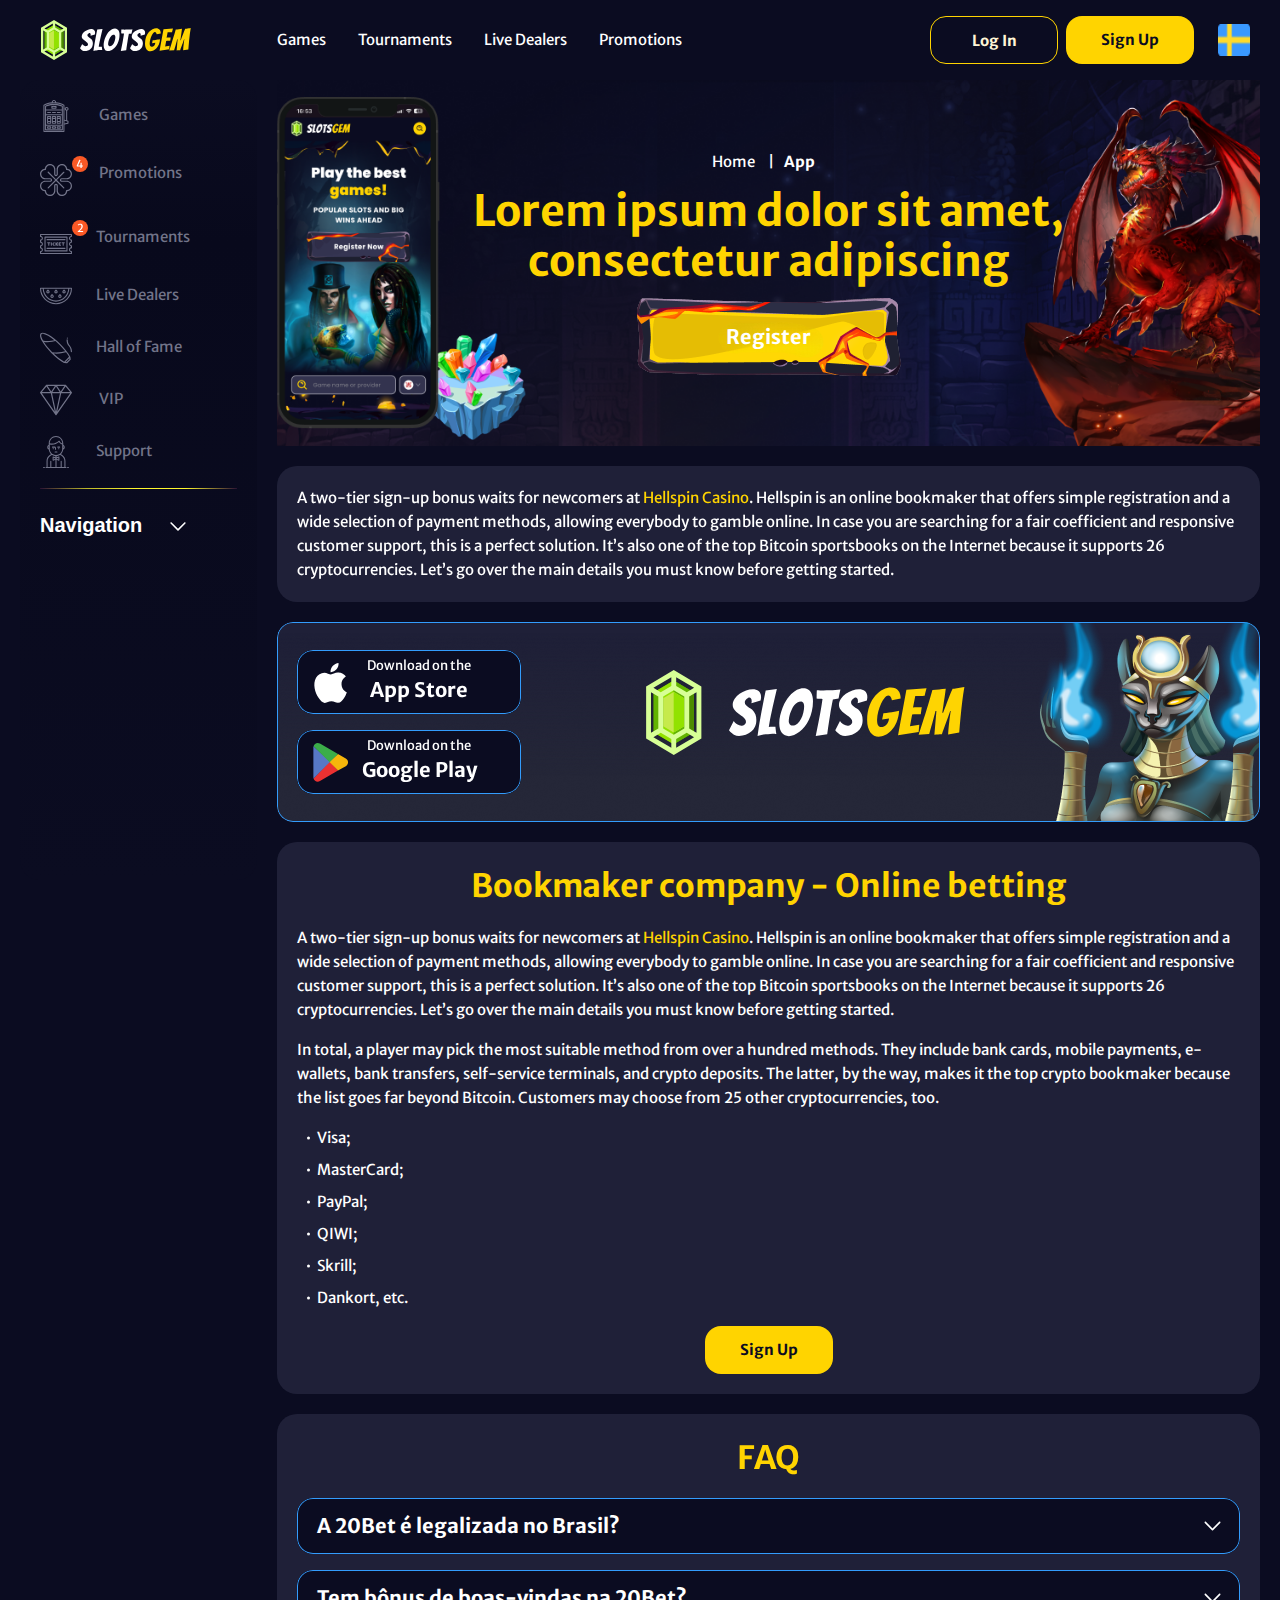
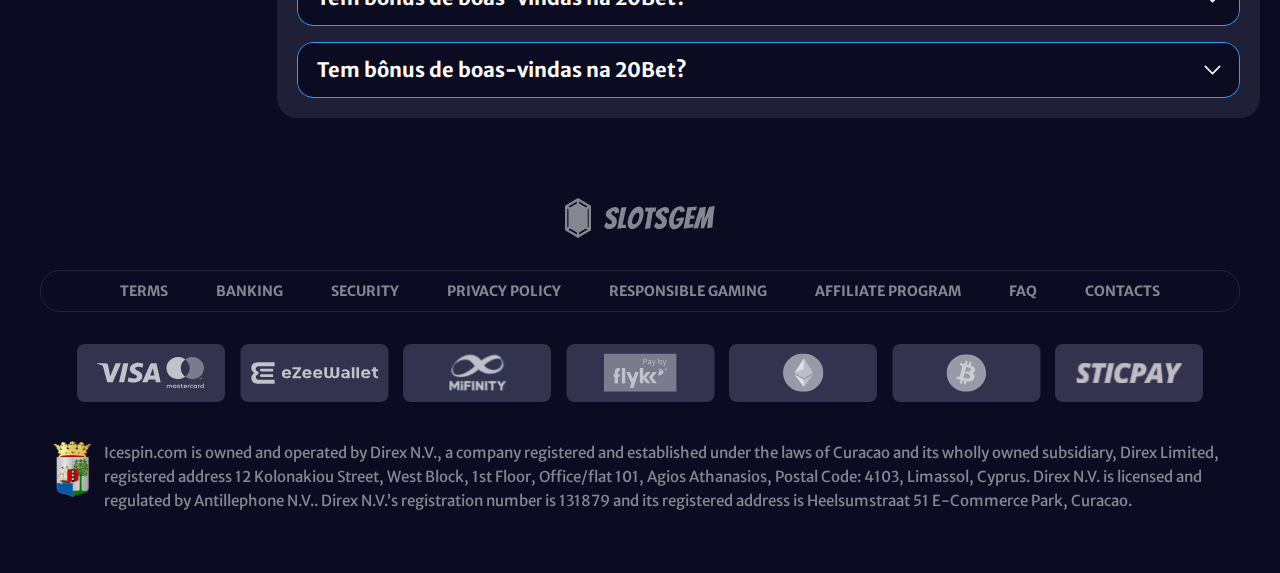
==== commit 72728a7c: "Обновления" ====
--- a/app.html
+++ b/app.html
@@ -410,5 +410,10 @@
     <script src="./js/sidebar.js" defer></script>
     <script src="./js/expander.js" defer></script>
     <script src="./js/mobile-menu.js" defer></script>
+    <script
+      src="https://code.jquery.com/jquery-3.6.1.min.js"
+      integrity="sha256-o88AwQnZB+VDvE9tvIXrMQaPlFFSUTR+nldQm1LuPXQ="
+      crossorigin="anonymous"
+    ></script>
   </body>
 </html>
--- a/css/main.css
+++ b/css/main.css
@@ -463,7 +463,6 @@
   display: block;
   color: #727489;
   transition: all 0.5s;
-  text-decoration: underline;
 }
 
 .sidebar__links-list.active {
@@ -642,6 +641,7 @@
   transform: translate(-50%, -50%);
   border-radius: 16px;
   padding: 40px 38.5px;
+  z-index: 3;
 }
 
 .features-banner__background::before,
@@ -843,6 +843,8 @@
   width: 50%;
   white-space: nowrap;
 }
+
+
 /* ------------ratings------------------- */
 .ratings__wrap {
   display: flex;
@@ -943,7 +945,10 @@
 .js-expand-content {
   display: none;
   overflow: hidden;
-  transition: max-height 0.3s ease;
+}
+
+.js-expand-content.expanded {
+  height: 100%;
 }
 /* ---------main__arrow------ */
 .main__arrow {
@@ -1130,6 +1135,7 @@
   width: 140px;
   margin-top: 32px;
   margin-right: 0;
+  z-index: 3;
 }
 
 .article__list li + li {
@@ -1162,6 +1168,7 @@
   flex: 0 0 323px;
   margin-left: 123px;
   margin-right: 0;
+  z-index: 3;
 }
 
 .banner__logo img {
